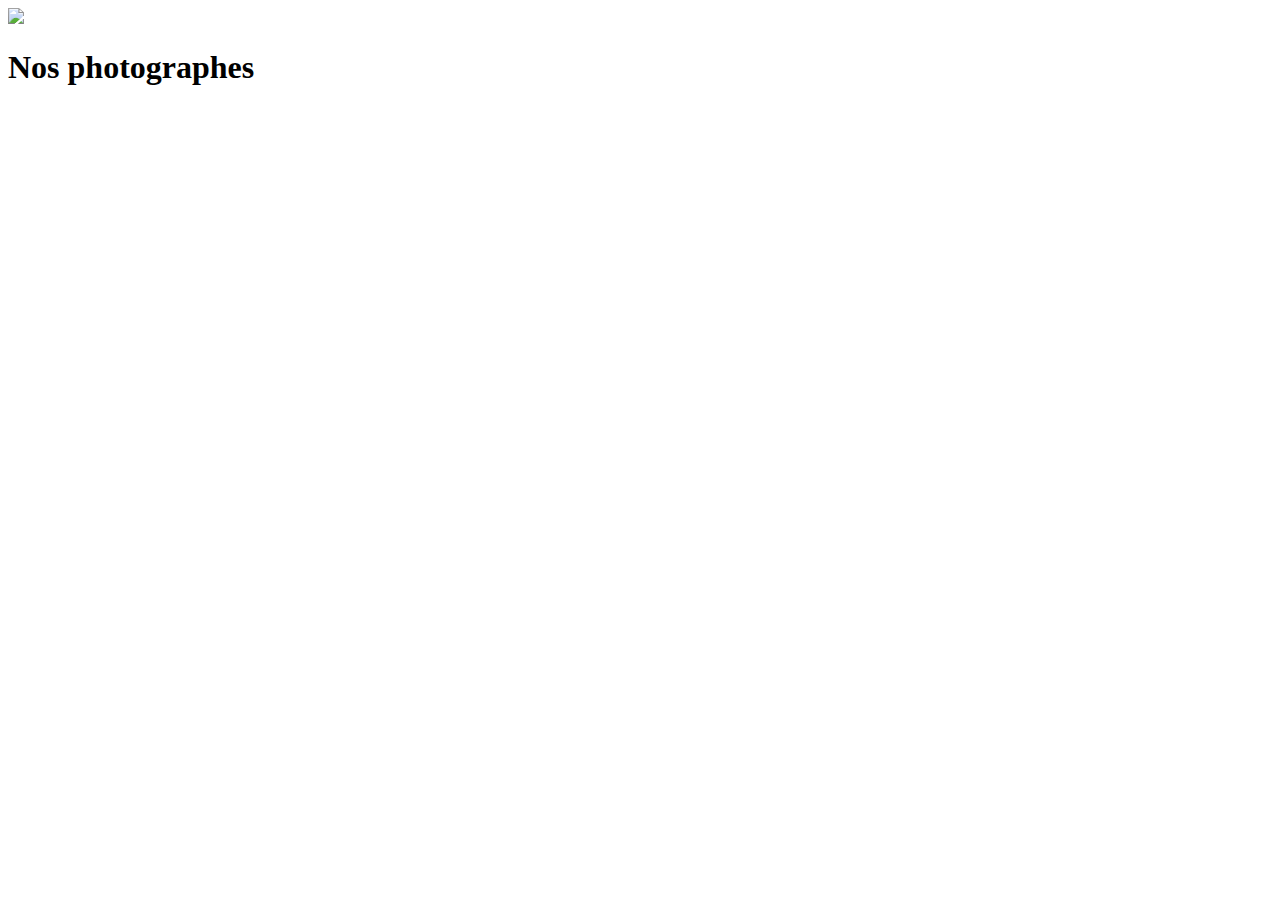
==== index.html @ 04e3a6c6 "photographer page HEADER JS" ====
<!DOCTYPE html>
<html>
  <head>
    <link href="css/style.css" rel="stylesheet" type="text/css" />
    <meta charset="utf-8">
    <link rel="icon" type="image/png" href="assets/favicon.png">
    <link href="https://fonts.googleapis.com/css?family=DM+Sans&display=swap" rel="stylesheet">
    <title>Fisheye</title>
  </head>
  <body>
    <header>
        <a href="index.html"><img src="assets/images/logo.png" class="logo" /></a>
        <h1>Nos photographes</h1>
    </header>

    <main id="main">
        <section class="photographer_section"></section>
    </main>

    <script src="./scripts/factories/photographer.js"></script>
    <script src="./scripts/pages/index.js"></script>
  </body>
</html>
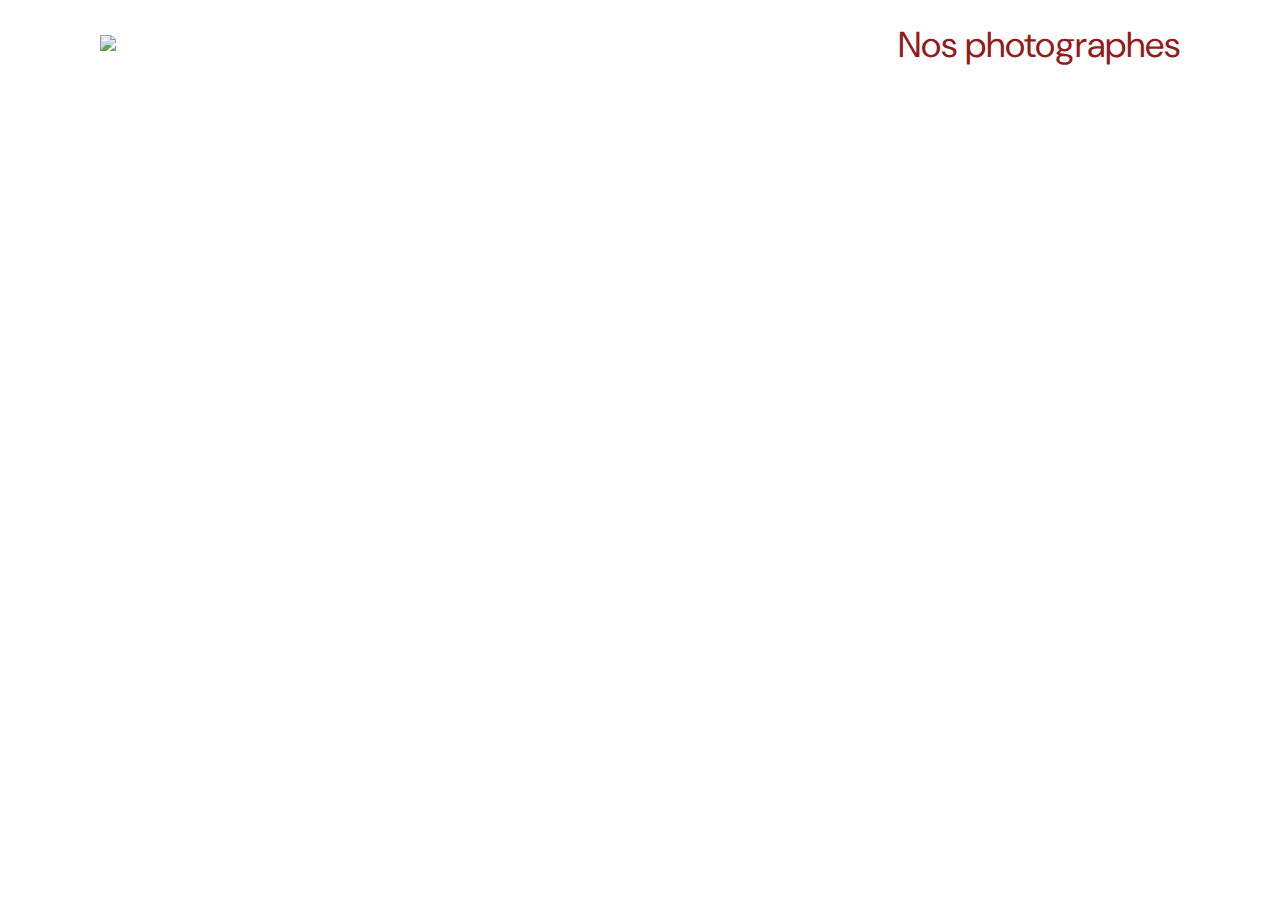
==== commit e0c39b0e: "index CSS STYLES ok" ====
--- a/index.html
+++ b/index.html
@@ -1,10 +1,15 @@
 <!DOCTYPE html>
 <html>
   <head>
-    <link href="css/style.css" rel="stylesheet" type="text/css" />
     <meta charset="utf-8">
     <link rel="icon" type="image/png" href="assets/favicon.png">
     <link href="https://fonts.googleapis.com/css?family=DM+Sans&display=swap" rel="stylesheet">
+    <link rel="stylesheet" href="https://pro.fontawesome.com/releases/v5.10.0/css/all.css"
+      integrity="sha384-AYmEC3Yw5cVb3ZcuHtOA93w35dYTsvhLPVnYs9eStHfGJvOvKxVfELGroGkvsg+p" crossorigin="anonymous" />
+
+
+    <link href="css/normalize.css" rel="stylesheet" type="text/css" />
+    <link href="css/style.css" rel="stylesheet" type="text/css" />
     <title>Fisheye</title>
   </head>
   <body>
@@ -17,6 +22,12 @@
         <section class="photographer_section"></section>
     </main>
 
+    <svg width='200' height='200'>
+      <mask id="svgmask">
+        <circle fill="#ffffff" cx="100" cy="100" r="90"></circle>
+      </mask>
+    </svg>
+
     <script src="./scripts/factories/photographer.js"></script>
     <script src="./scripts/pages/index.js"></script>
   </body>
--- a/css/style.css
+++ b/css/style.css
@@ -0,0 +1,132 @@
+@import url("photographer.css");
+body {
+  --red: #901C1C;
+  --red-hover: #D3573C;
+  --grey: #FAFAFA;
+  --medium-grey: #757575;
+  font-family: "DM Sans", sans-serif;
+  font-size: 14px;
+  font-weight: 400;
+  color: black;
+}
+
+* {
+  /*
+    border: 1px dashed red;*/
+}
+
+a {
+  text-decoration: none;
+}
+
+header {
+  display: -webkit-box;
+  display: -ms-flexbox;
+  display: flex;
+  -webkit-box-pack: justify;
+      -ms-flex-pack: justify;
+          justify-content: space-between;
+  -webkit-box-align: center;
+      -ms-flex-align: center;
+          align-items: center;
+  height: 90px;
+  margin: 0 100px;
+}
+
+h1 {
+  color: var(--red);
+  font-size: 36px;
+  font-weight: 400;
+}
+
+.logo {
+  height: 50px;
+}
+
+.photographer_section {
+  display: -ms-grid;
+  display: grid;
+  -ms-grid-columns: 1fr 1fr 1fr;
+      grid-template-columns: 1fr 1fr 1fr;
+  gap: 70px;
+  margin: 100px;
+}
+
+.photographer_section article {
+  display: -webkit-box;
+  display: -ms-flexbox;
+  display: flex;
+  -webkit-box-orient: vertical;
+  -webkit-box-direction: normal;
+      -ms-flex-direction: column;
+          flex-direction: column;
+  justify-self: center;
+  -webkit-box-pack: start;
+      -ms-flex-pack: start;
+          justify-content: flex-start;
+  -webkit-box-align: center;
+      -ms-flex-align: center;
+          align-items: center;
+}
+
+.photographer_section article * {
+  text-align: center;
+  margin-bottom: 5px;
+}
+
+.photographer_section article a {
+  display: -webkit-box;
+  display: -ms-flexbox;
+  display: flex;
+  -webkit-box-orient: vertical;
+  -webkit-box-direction: normal;
+      -ms-flex-direction: column;
+          flex-direction: column;
+  -webkit-box-align: center;
+      -ms-flex-align: center;
+          align-items: center;
+  position: relative;
+}
+
+.photographer_section article .photo-profile {
+  width: 200px;
+  height: 200px;
+  border-radius: 50%;
+  -webkit-mask: url("#svgmask");
+          mask: url("#svgmask");
+}
+
+.photographer_section article .shadow {
+  width: 200px;
+  height: 200px;
+  border-radius: 50%;
+  z-index: -1;
+  background-blend-mode: multiply;
+  -webkit-mask-image: radial-gradient(circle, rgba(0, 0, 0, 0.7) 50%, transparent 70%);
+          mask-image: radial-gradient(circle, rgba(0, 0, 0, 0.7) 50%, transparent 70%);
+  -webkit-transform: scaleX(95%);
+          transform: scaleX(95%);
+  position: absolute;
+  top: 0;
+}
+
+.photographer_section article h1 {
+  color: var(--red-hover);
+}
+
+.photographer_section article address {
+  color: var(--red);
+  font-size: 17px;
+  font-style: normal;
+  margin-bottom: -10px;
+}
+
+.photographer_section article blockquote {
+  font-size: 13px;
+}
+
+.photographer_section article data {
+  color: var(--medium-grey);
+  font-size: 12px;
+}
+/*# sourceMappingURL=style.css.map */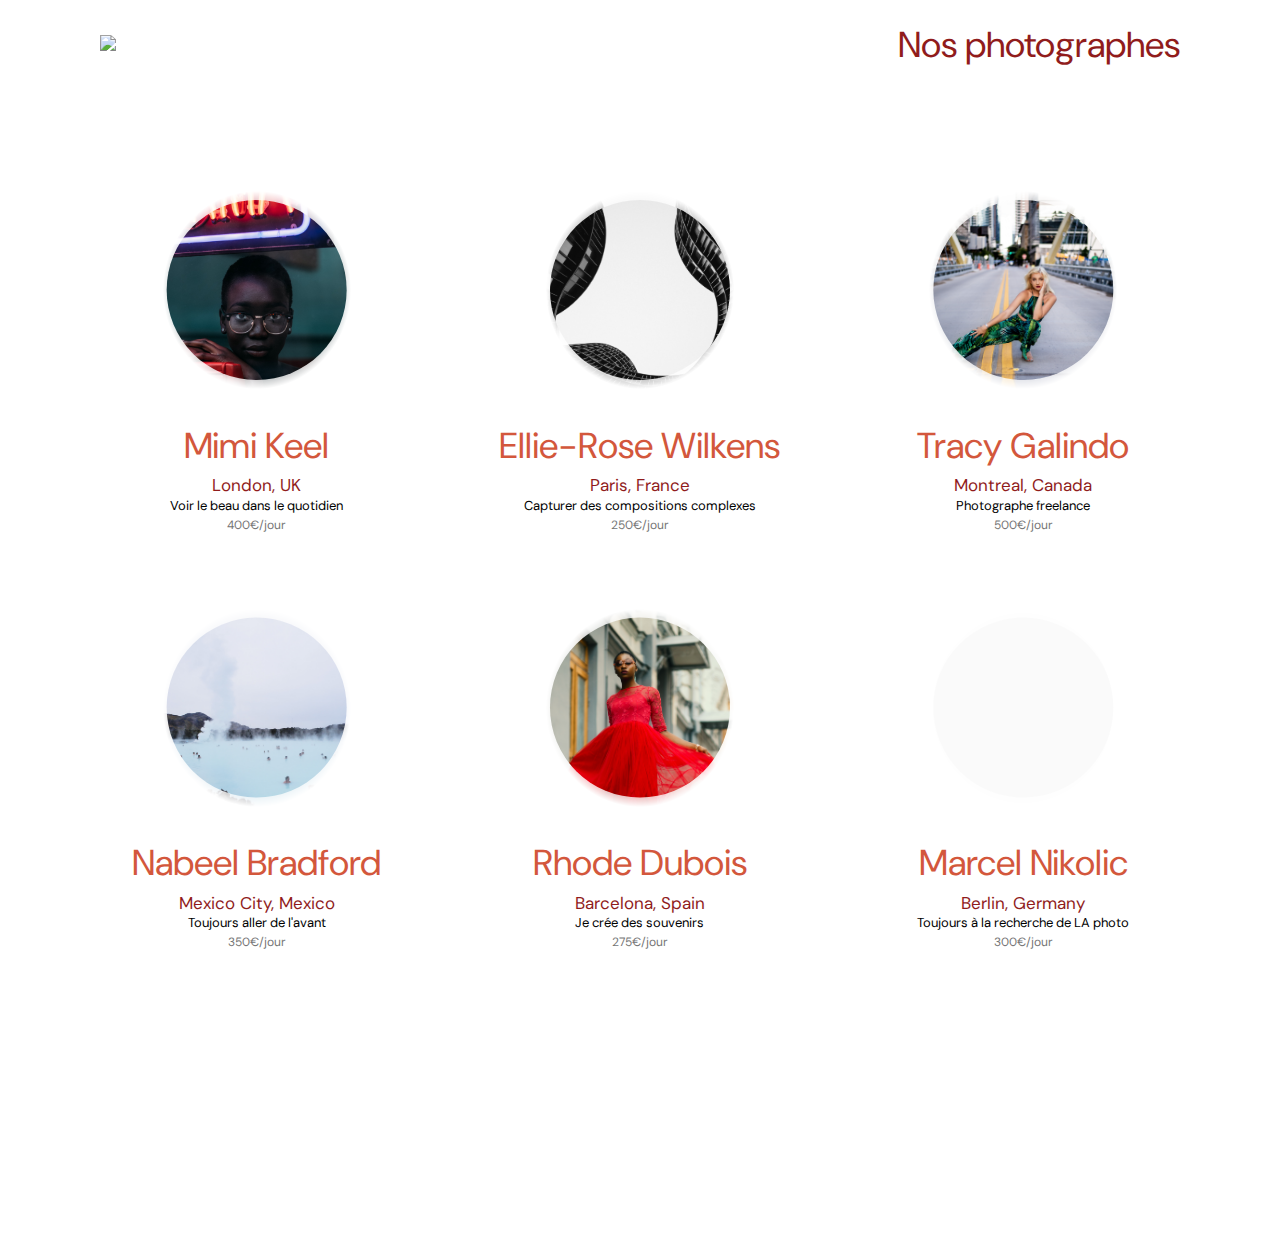
==== commit d0446e2f: "CSS tricks for index & photographer" ====
--- a/index.html
+++ b/index.html
@@ -15,7 +15,7 @@
   <body>
     <header>
         <a href="index.html"><img src="assets/images/logo.png" class="logo" /></a>
-        <h1>Nos photographes</h1>
+        <h2>Nos photographes</h2>
     </header>
 
     <main id="main">
--- a/css/style.css
+++ b/css/style.css
@@ -8,11 +8,6 @@
   font-size: 14px;
   font-weight: 400;
   color: black;
-}
-
-* {
-  /*
-    border: 1px dashed red;*/
 }
 
 a {
@@ -33,8 +28,16 @@
   margin: 0 100px;
 }
 
+header h2 {
+  color: var(--red);
+}
+
 h1 {
-  color: var(--red);
+  font-size: 64px;
+  font-weight: 400;
+}
+
+h2 {
   font-size: 36px;
   font-weight: 400;
 }
@@ -110,7 +113,7 @@
   top: 0;
 }
 
-.photographer_section article h1 {
+.photographer_section article h2 {
   color: var(--red-hover);
 }
 
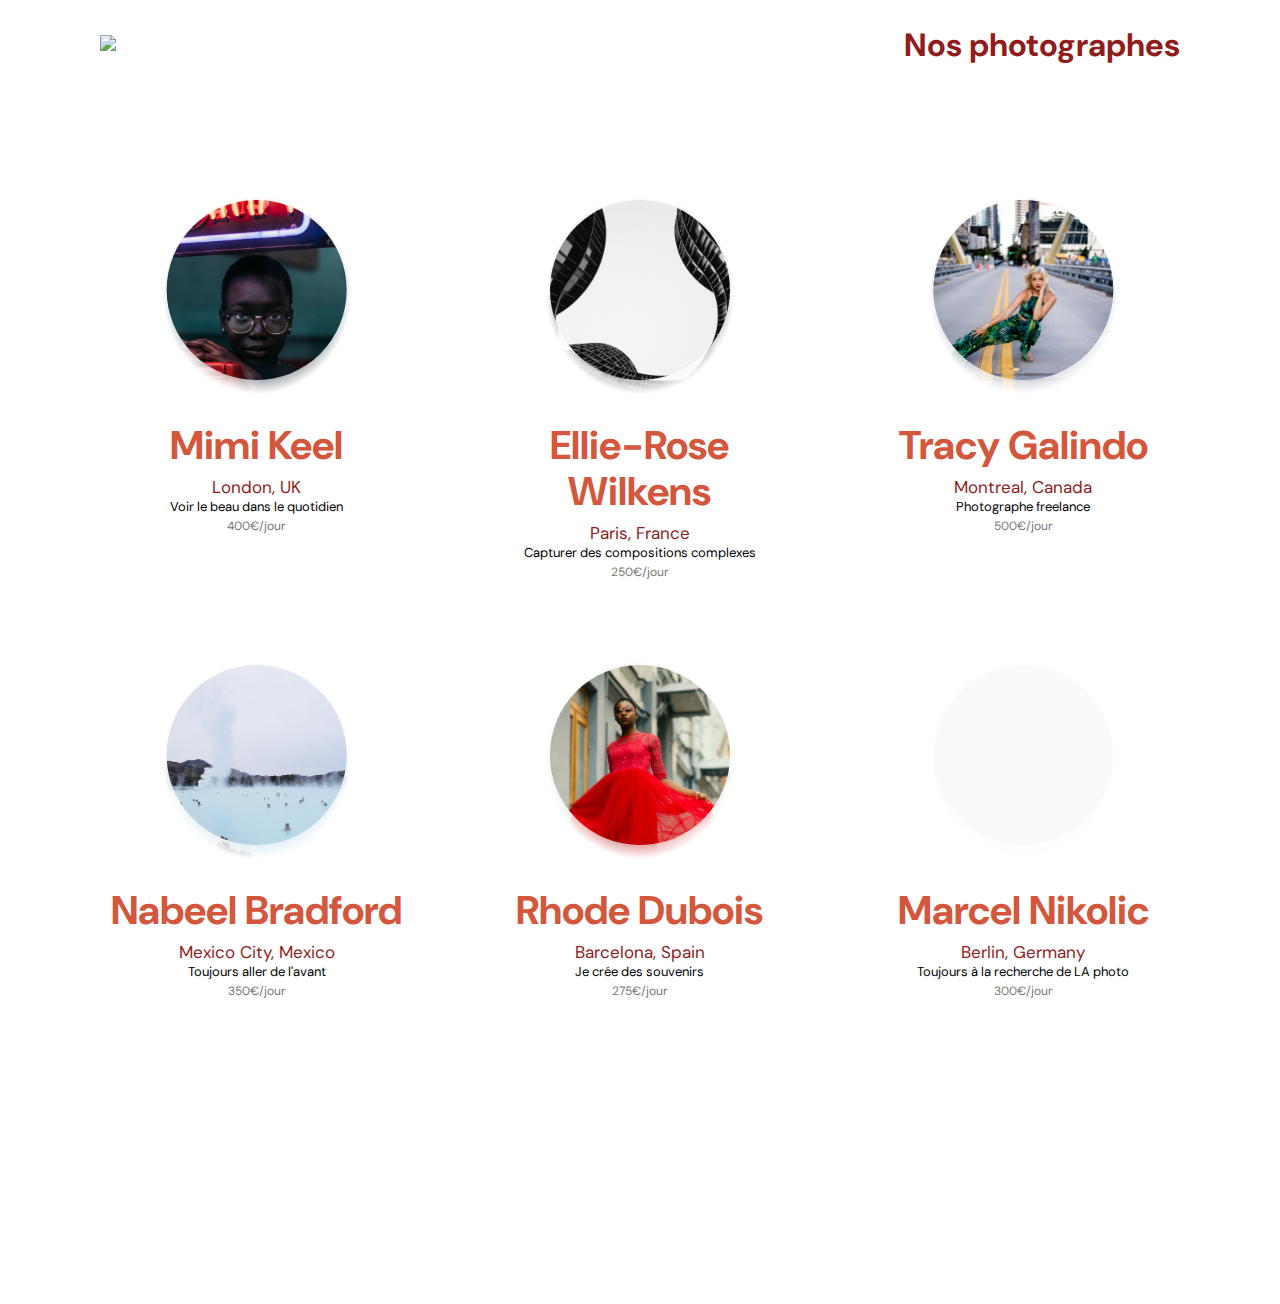
==== commit adf77201: "max size CSS & responsive elements ok" ====
--- a/index.html
+++ b/index.html
@@ -2,7 +2,6 @@
 <html>
   <head>
     <meta charset="utf-8">
-    <link rel="icon" type="image/png" href="assets/favicon.png">
     <link href="https://fonts.googleapis.com/css?family=DM+Sans&display=swap" rel="stylesheet">
     <link rel="stylesheet" href="https://pro.fontawesome.com/releases/v5.10.0/css/all.css"
       integrity="sha384-AYmEC3Yw5cVb3ZcuHtOA93w35dYTsvhLPVnYs9eStHfGJvOvKxVfELGroGkvsg+p" crossorigin="anonymous" />
@@ -22,6 +21,7 @@
         <section class="photographer_section"></section>
     </main>
 
+  <!-- CIRCLE MASK for .photo-profile -->
     <svg width='200' height='200'>
       <mask id="svgmask">
         <circle fill="#ffffff" cx="100" cy="100" r="90"></circle>
--- a/css/style.css
+++ b/css/style.css
@@ -1,8 +1,19 @@
-@import url("photographer.css");
+@import url("./photographer.css");
+@import url("./modal.css");
 body {
+  display: -webkit-box;
+  display: -ms-flexbox;
+  display: flex;
+  -webkit-box-orient: vertical;
+  -webkit-box-direction: normal;
+      -ms-flex-direction: column;
+          flex-direction: column;
+  max-width: 1440px;
+  margin: 0 auto;
   --red: #901C1C;
   --red-hover: #D3573C;
-  --grey: #FAFAFA;
+  --light-pink: #DB8876;
+  --grey: #fafafa;
   --medium-grey: #757575;
   font-family: "DM Sans", sans-serif;
   font-size: 14px;
@@ -10,8 +21,26 @@
   color: black;
 }
 
+* {
+  -webkit-box-sizing: border-box;
+          box-sizing: border-box;
+}
+
 a {
   text-decoration: none;
+}
+
+h1 {
+  font-size: 40px;
+}
+
+h2 {
+  font-size: 32px;
+}
+
+h3, .rating {
+  font-size: 20px;
+  color: var(--red);
 }
 
 header {
@@ -30,16 +59,6 @@
 
 header h2 {
   color: var(--red);
-}
-
-h1 {
-  font-size: 64px;
-  font-weight: 400;
-}
-
-h2 {
-  font-size: 36px;
-  font-weight: 400;
 }
 
 .logo {
@@ -91,29 +110,7 @@
   position: relative;
 }
 
-.photographer_section article .photo-profile {
-  width: 200px;
-  height: 200px;
-  border-radius: 50%;
-  -webkit-mask: url("#svgmask");
-          mask: url("#svgmask");
-}
-
-.photographer_section article .shadow {
-  width: 200px;
-  height: 200px;
-  border-radius: 50%;
-  z-index: -1;
-  background-blend-mode: multiply;
-  -webkit-mask-image: radial-gradient(circle, rgba(0, 0, 0, 0.7) 50%, transparent 70%);
-          mask-image: radial-gradient(circle, rgba(0, 0, 0, 0.7) 50%, transparent 70%);
-  -webkit-transform: scaleX(95%);
-          transform: scaleX(95%);
-  position: absolute;
-  top: 0;
-}
-
-.photographer_section article h2 {
+.photographer_section article h1 {
   color: var(--red-hover);
 }
 
@@ -132,4 +129,64 @@
   color: var(--medium-grey);
   font-size: 12px;
 }
+
+.photo-profile {
+  width: 200px;
+  height: 200px;
+  border-radius: 50%;
+  -webkit-mask: url("#svgmask");
+          mask: url("#svgmask");
+}
+
+.shadow {
+  width: 200px;
+  height: 200px;
+  border-radius: 50%;
+  margin-top: 5px;
+  background-blend-mode: multiply;
+  -webkit-mask-image: radial-gradient(circle, rgba(0, 0, 0, 0.7) 50%, transparent 70%);
+          mask-image: radial-gradient(circle, rgba(0, 0, 0, 0.7) 50%, transparent 70%);
+  -webkit-transform: scaleX(95%);
+          transform: scaleX(95%);
+  position: absolute;
+  top: 0;
+}
+
+@media screen and (max-width: 992px) {
+  h1 {
+    font-size: 36px;
+  }
+  h2 {
+    font-size: 28px;
+  }
+  .photographer_section {
+    -ms-grid-columns: 1fr 1fr;
+        grid-template-columns: 1fr 1fr;
+    gap: 30px;
+    margin: 70px 40px;
+  }
+}
+
+@media screen and (max-width: 768px) {
+  header {
+    -webkit-box-orient: vertical;
+    -webkit-box-direction: normal;
+        -ms-flex-direction: column;
+            flex-direction: column;
+    margin-top: 20px;
+  }
+  header h2 {
+    white-space: nowrap;
+  }
+  h1 {
+    font-size: 28px;
+  }
+  h2 {
+    font-size: 24px;
+  }
+  .photographer_section {
+    -ms-grid-columns: 1fr;
+        grid-template-columns: 1fr;
+  }
+}
 /*# sourceMappingURL=style.css.map */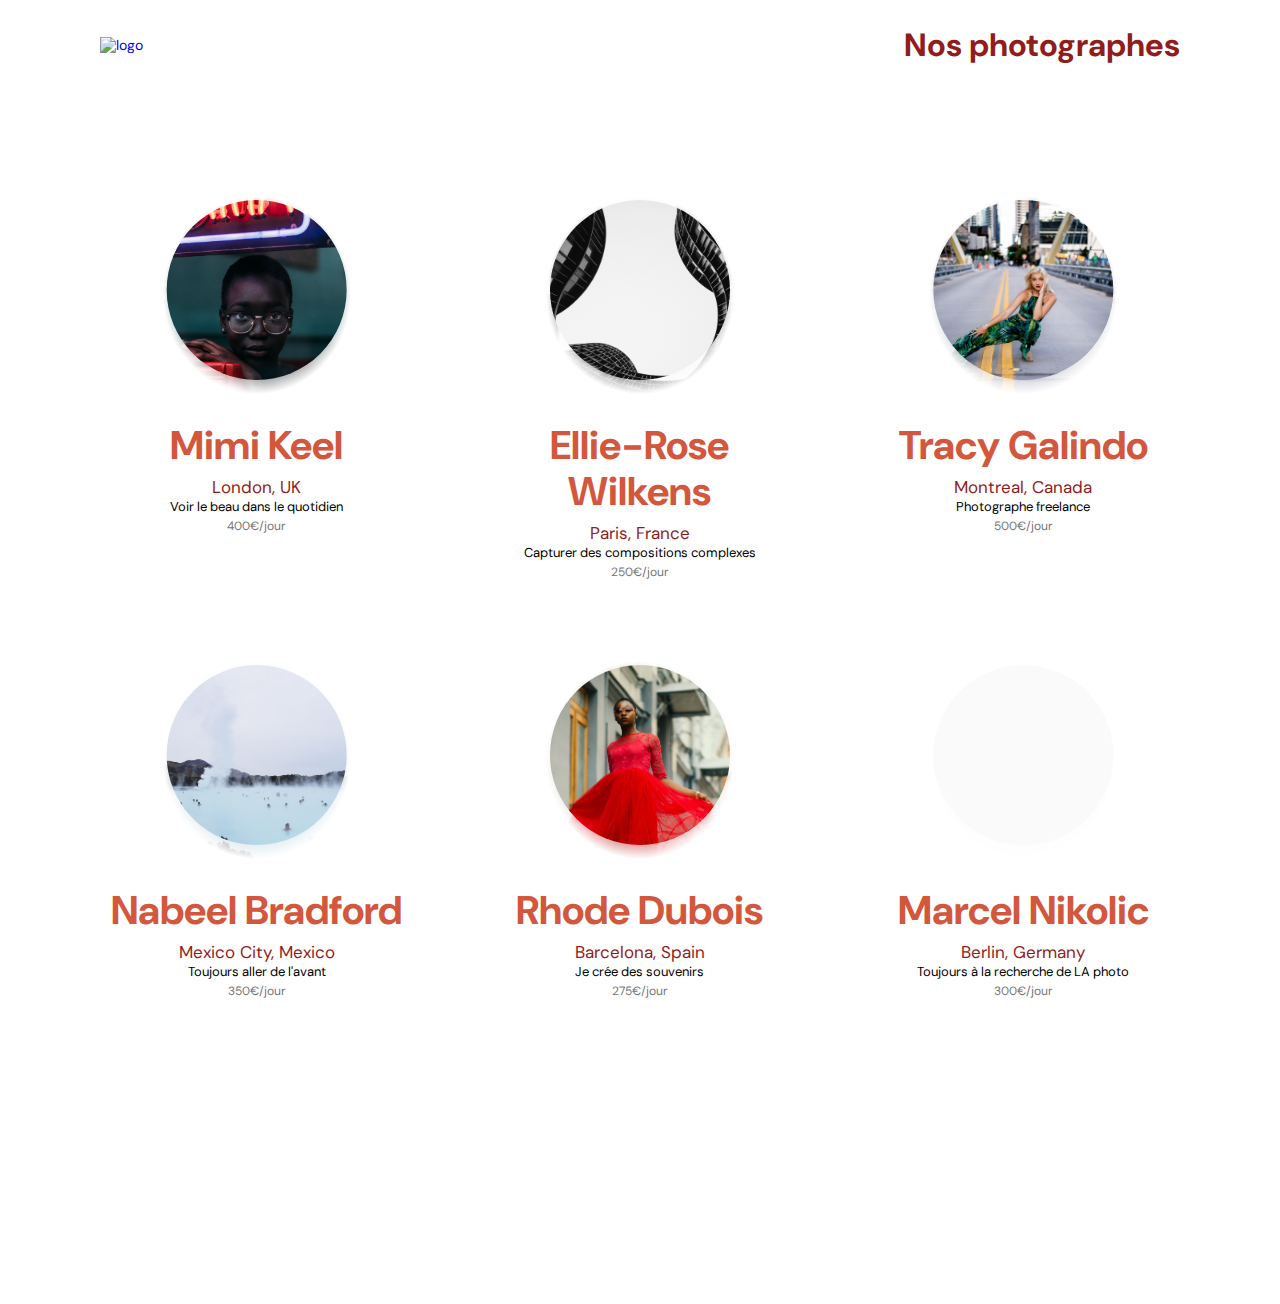
==== commit fcef83cc: "WCAG validators ok" ====
--- a/index.html
+++ b/index.html
@@ -1,7 +1,10 @@
 <!DOCTYPE html>
-<html>
+<html lang="fr">
   <head>
     <meta charset="utf-8">
+    <meta http-equiv="X-UA-Compatible" content="IE=edge">
+    <meta name="viewport" content="width=device-width, initial-scale=1.0">
+
     <link href="https://fonts.googleapis.com/css?family=DM+Sans&display=swap" rel="stylesheet">
     <link rel="stylesheet" href="https://pro.fontawesome.com/releases/v5.10.0/css/all.css"
       integrity="sha384-AYmEC3Yw5cVb3ZcuHtOA93w35dYTsvhLPVnYs9eStHfGJvOvKxVfELGroGkvsg+p" crossorigin="anonymous" />
@@ -13,7 +16,7 @@
   </head>
   <body>
     <header>
-        <a href="index.html"><img src="assets/images/logo.png" class="logo" /></a>
+        <a href="index.html"><img src="assets/images/logo.png" class="logo" alt="logo" /></a>
         <h2>Nos photographes</h2>
     </header>
 
@@ -31,4 +34,4 @@
     <script src="./scripts/factories/photographer.js"></script>
     <script src="./scripts/pages/index.js"></script>
   </body>
-</html>+</html>
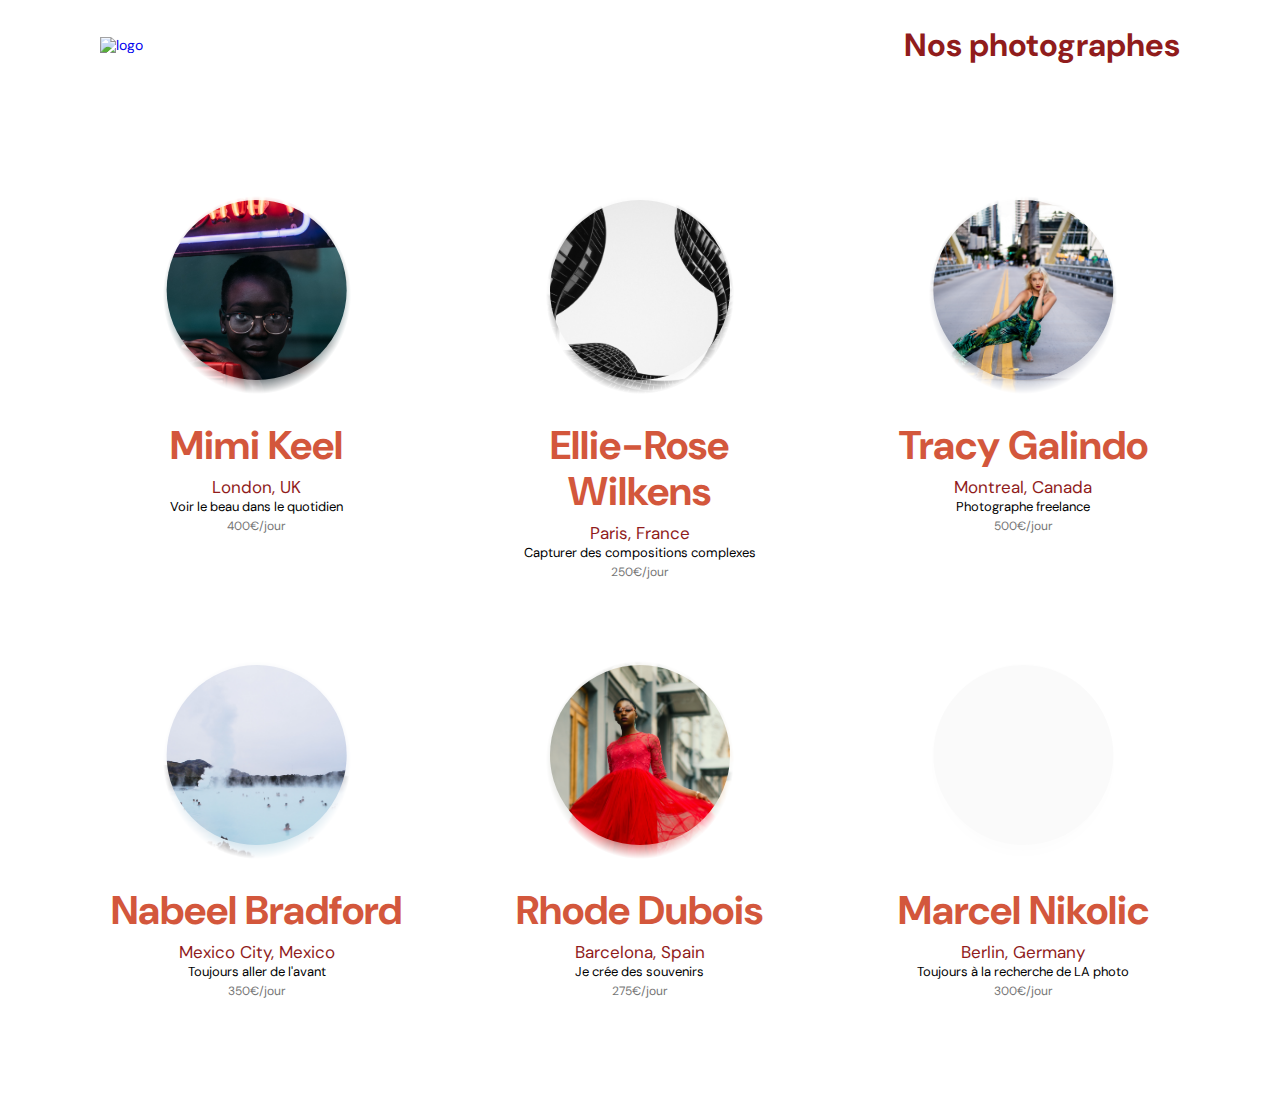
==== commit 65c86cd7: "code cleaning" ====
--- a/index.html
+++ b/index.html
@@ -1,37 +1,37 @@
 <!DOCTYPE html>
 <html lang="fr">
-  <head>
-    <meta charset="utf-8">
-    <meta http-equiv="X-UA-Compatible" content="IE=edge">
-    <meta name="viewport" content="width=device-width, initial-scale=1.0">
 
-    <link href="https://fonts.googleapis.com/css?family=DM+Sans&display=swap" rel="stylesheet">
-    <link rel="stylesheet" href="https://pro.fontawesome.com/releases/v5.10.0/css/all.css"
-      integrity="sha384-AYmEC3Yw5cVb3ZcuHtOA93w35dYTsvhLPVnYs9eStHfGJvOvKxVfELGroGkvsg+p" crossorigin="anonymous" />
+<head>
+  <meta charset="utf-8">
+  <meta http-equiv="X-UA-Compatible" content="IE=edge">
+  <meta name="viewport" content="width=device-width, initial-scale=1.0">
 
+  <!-- FONTS & ICONS -->
+  <link href="https://fonts.googleapis.com/css?family=DM+Sans&display=swap" rel="stylesheet">
+  <link rel="stylesheet" href="https://pro.fontawesome.com/releases/v5.10.0/css/all.css"
+    integrity="sha384-AYmEC3Yw5cVb3ZcuHtOA93w35dYTsvhLPVnYs9eStHfGJvOvKxVfELGroGkvsg+p" crossorigin="anonymous" />
 
-    <link href="css/normalize.css" rel="stylesheet" type="text/css" />
-    <link href="css/style.css" rel="stylesheet" type="text/css" />
-    <title>Fisheye</title>
-  </head>
-  <body>
-    <header>
-        <a href="index.html"><img src="assets/images/logo.png" class="logo" alt="logo" /></a>
-        <h2>Nos photographes</h2>
-    </header>
+  <!-- Favicon -->
+  <link rel="icon" href="favicon.ico" type="image/x-icon">
+  
+  <!-- CSS -->
+  <link href="css/normalize.css" rel="stylesheet" type="text/css" />
+  <link href="css/style.css" rel="stylesheet" type="text/css" />
+  <title>Fisheye</title>
+</head>
 
-    <main id="main">
-        <section class="photographer_section"></section>
-    </main>
+<body>
+  <header>
+    <a href="index.html"><img src="assets/images/logo.png" class="logo" alt="logo" /></a>
+    <h2>Nos photographes</h2>
+  </header>
 
-  <!-- CIRCLE MASK for .photo-profile -->
-    <svg width='200' height='200'>
-      <mask id="svgmask">
-        <circle fill="#ffffff" cx="100" cy="100" r="90"></circle>
-      </mask>
-    </svg>
+  <main id="main">
+    <section class="photographer_section"></section>
+  </main>
 
-    <script src="./scripts/factories/photographer.js"></script>
-    <script src="./scripts/pages/index.js"></script>
-  </body>
-</html>
+  <script src="./scripts/factories/photographer.js"></script>
+  <script src="./scripts/pages/index.js"></script>
+</body>
+
+</html>--- a/css/style.css
+++ b/css/style.css
@@ -134,8 +134,8 @@
   width: 200px;
   height: 200px;
   border-radius: 50%;
-  -webkit-mask: url("#svgmask");
-          mask: url("#svgmask");
+  -webkit-clip-path: circle(90px at center);
+          clip-path: circle(90px at center);
 }
 
 .shadow {
@@ -144,10 +144,10 @@
   border-radius: 50%;
   margin-top: 5px;
   background-blend-mode: multiply;
-  -webkit-mask-image: radial-gradient(circle, rgba(0, 0, 0, 0.7) 50%, transparent 70%);
-          mask-image: radial-gradient(circle, rgba(0, 0, 0, 0.7) 50%, transparent 70%);
-  -webkit-transform: scaleX(95%);
-          transform: scaleX(95%);
+  -webkit-mask-image: radial-gradient(circle, black 50%, transparent 70%);
+          mask-image: radial-gradient(circle, black 50%, transparent 70%);
+  -webkit-transform: scaleX(0.95);
+          transform: scaleX(0.95);
   position: absolute;
   top: 0;
 }
@@ -175,9 +175,6 @@
             flex-direction: column;
     margin-top: 20px;
   }
-  header h2 {
-    white-space: nowrap;
-  }
   h1 {
     font-size: 28px;
   }
